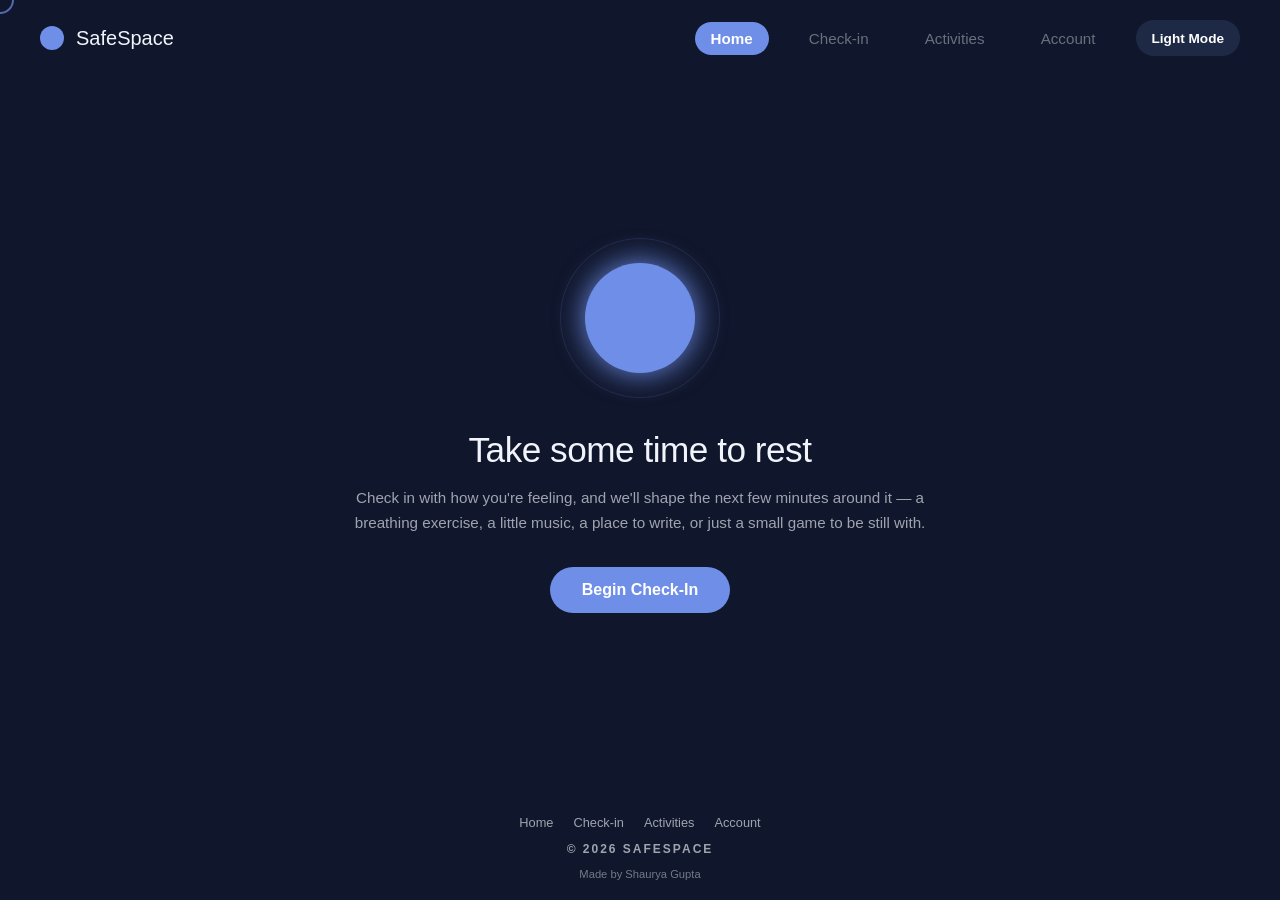
==== index.html @ 17ebc6e0 "Supabase fix, colors, positive affirmations, log in/out" ====
<!DOCTYPE html>
<html lang="en">
<head>
  <meta charset="UTF-8">
  <meta name="viewport" content="width=device-width, initial-scale=1.0">
  <title>SafeSpace — Home</title>
  <meta name="description" content="SafeSpace is a calm check-in space to pause, breathe, journal, and reset — a few quiet minutes shaped around how you're feeling.">

  <!-- Open Graph / Twitter Card: controls the title, description, and
       image shown when this page is shared as a link (iMessage, Slack,
       Discord, X, etc.). og:image points at a generated preview image
       (images/og-image.png) rather than a screenshot. -->
  <meta property="og:type" content="website">
  <meta property="og:site_name" content="SafeSpace">
  <meta property="og:title" content="SafeSpace — Take some time to rest">
  <meta property="og:description" content="A calm check-in space to pause, breathe, journal, and reset — a few quiet minutes shaped around how you're feeling.">
  <meta property="og:image" content="images/og-image.png">
  <meta name="twitter:card" content="summary_large_image">
  <meta name="twitter:title" content="SafeSpace — Take some time to rest">
  <meta name="twitter:description" content="A calm check-in space to pause, breathe, journal, and reset.">
  <meta name="twitter:image" content="images/og-image.png">

  <!-- Favicon: SVG for modern browsers, PNG fallbacks for older ones
       and for the iOS home-screen icon (apple-touch-icon). -->
  <link rel="icon" type="image/svg+xml" href="images/favicon.svg">
  <link rel="icon" type="image/png" sizes="32x32" href="images/favicon-32.png">
  <link rel="icon" type="image/png" sizes="16x16" href="images/favicon-16.png">
  <link rel="apple-touch-icon" href="images/apple-touch-icon.png">
  <link rel="stylesheet" href="style.css">
</head>
<body>

  <!-- This tiny script must stay inline (not moved into script.js) and
       must stay first in <body>: it runs synchronously before the
       browser paints anything, so a returning visitor in light mode
       never sees a flash of the default dark theme while script.js
       (which is `defer`red, and so runs later) catches up. -->
  <script>
    (function() {
      try {
        if (localStorage.getItem('safespace_theme') === 'light') {
          document.body.classList.add('light-theme');
        }
      } catch (e) {}
    })();
  </script>

  <!-- Custom Cursor Element (see script.js section 1 + style.css) -->
  <div class="custom-cursor"></div>

  <!-- Navigation Bar: shared markup/structure repeated on every page.
       #navToggleBtn is the mobile hamburger (hidden on desktop, see
       style.css); the three <span>s are its animated bars. -->
  <header class="navbar">
    <a href="index.html" class="logo" aria-label="SafeSpace home">
      <span class="logo-icon"></span>
      <span class="logo-text">SafeSpace</span>
    </a>
    <button id="navToggleBtn" class="nav-toggle" aria-label="Toggle navigation menu" aria-expanded="false">
      <span></span>
      <span></span>
      <span></span>
    </button>
    <nav class="nav-links">
      <a href="index.html" class="nav-item active">Home</a>
      <a href="check-in.html" class="nav-item">Check-in</a>
      <a href="activities.html" class="nav-item">Activities</a>
      <a href="account.html" class="nav-item">Account</a>
      <button id="themeToggleBtn" class="nav-btn" aria-label="Toggle theme">Light Mode</button>
    </nav>
  </header>

  <!-- Main Hero Section -->
  <main class="hero-container">
    <div class="circle-graphic">
      <div class="inner-circle"></div>
    </div>

    <h1 class="hero-title">Take some time to rest</h1>
    
    <p class="hero-description">
      Check in with how you're feeling, and we'll shape the next few minutes around it — a breathing exercise, a little music, a place to write, or just a small game to be still with.
    </p>

    <button id="checkInBtn" class="primary-btn">Begin Check-In</button>
  </main>

  <!-- Footer -->
  <footer class="footer">
    <nav class="footer-links">
      <a href="index.html">Home</a>
      <a href="check-in.html">Check-in</a>
      <a href="activities.html">Activities</a>
      <a href="account.html">Account</a>
    </nav>
    <p class="footer-copy">&copy; <span id="footerYear">2026</span> SAFESPACE</p>
    <p class="footer-credit">Made by Shaurya Gupta</p>
  </footer>

  <!-- `defer` lets the browser paint the page immediately instead of
       blocking on this download; it still runs (in order, before
       DOMContentLoaded) once parsing finishes. -->
  <script src="script.js" defer></script>
</body>
</html>
---- style.css ----
/* ==========================================================
   SafeSpace — design tokens
   A softer, low-saturation blue/indigo palette (chosen for a
   calmer, easier-on-the-eyes feel than the original saturated
   navy + hot pink/maroon scheme).
   Light: 60% #f7f8fc · 30% #e4e9f5 · 10% #4a67c4
   Dark:  60% #10162b · 30% #1e2a45 · 10% #6e8ee8

   Every color in this file is one of the CSS variables below (never a
   hardcoded hex, aside from a few one-off overlays like button shadows).
   That's what lets the whole site swap between dark/light instantly —
   see script.js section 2 for how `.light-theme` gets toggled.
   ========================================================== */

:root {
  /* Default Dark Mode */
  --bg-color: #10162b;      /* 60% Dominant */
  --surface-color: #1e2a45; /* 30% Secondary */
  --accent-color: #6e8ee8;  /* 10% Accent */
  --text-main: #f1f4fa;
  --text-muted: rgba(241, 244, 250, 0.64);
  --nav-inactive: rgba(241, 244, 250, 0.4);
  --success-color: #8fe3ab;
  --error-color: #ffb3b3;
}

body.light-theme {
  /* Light Mode — overrides the same variable names above */
  --bg-color: #f7f8fc;      /* 60% Dominant */
  --surface-color: #e4e9f5; /* 30% Secondary */
  --accent-color: #4a67c4;  /* 10% Accent */
  --text-main: #1e2333;
  --text-muted: rgba(30, 35, 51, 0.64);
  --nav-inactive: #6b7a99;
  --success-color: #1f8a4c;
  --error-color: #c62f2f;
}

/* Global reset: strip default browser margins/padding and use the
   border-box model everywhere, so `width` + `padding` never surprise us. */
* {
  margin: 0;
  padding: 0;
  box-sizing: border-box;
  font-family: -apple-system, BlinkMacSystemFont, "Segoe UI", Roboto, Helvetica, Arial, sans-serif;
}

/* Some elements set their own `display` (flex/grid) via a class, which as
   author CSS otherwise overrides the browser's default `[hidden]` rule. */
[hidden] {
  display: none !important;
}

html {
  /* Belt-and-suspenders against any child element accidentally causing a
     horizontal scrollbar (nothing on the page should intentionally need
     one). */
  overflow-x: hidden;
  width: 100%;
}

body {
  background-color: var(--bg-color);
  color: var(--text-main);
  min-height: 100vh;
  width: 100%;
  /* Every page is one big vertical flex column: navbar at top, footer at
     bottom, main content pushed to fill the space between via
     `justify-content: space-between`. */
  display: flex;
  flex-direction: column;
  justify-content: space-between;
  align-items: center;
  padding: 20px 40px;
  overflow-x: hidden;
  transition: background-color 0.3s ease, color 0.3s ease;
  cursor: none; /* Hides standard OS cursor */
}

a, button {
  cursor: none; /* Keeps custom cursor active on interactive elements */
}

/* Touch devices have no mouse to drive the custom cursor, so it would
   otherwise sit frozen in the top-left corner. Fall back to the native
   pointer there. */
@media (hover: none) {
  body,
  a,
  button {
    cursor: auto;
  }

  .custom-cursor {
    display: none;
  }
}

/* Custom Cursor Styling — this div is repositioned to follow the real
   mouse in script.js section 1 (a `mousemove` listener updates its
   `left`/`top`), which is why the OS cursor is hidden above. */
.custom-cursor {
  width: 28px;
  height: 28px;
  border: 2px solid var(--accent-color);
  border-radius: 50%;
  position: fixed;
  top: 0;
  left: 0;
  pointer-events: none;
  z-index: 9999;
  opacity: 0.7;
  transform: translate(-50%, -50%);
  transition: transform 0.08s ease-out, background-color 0.3s ease, border-color 0.3s ease;
}

/* ==========================================================
   Navbar
   ========================================================== */

.navbar {
  width: 100%;
  display: flex;
  justify-content: space-between;
  align-items: center;
  position: relative; /* anchors the mobile dropdown nav-links below */
}

.logo {
  display: flex;
  align-items: center;
  gap: 12px;
  font-size: 1.25rem;
  font-weight: 500;
  margin-right: auto;
  text-decoration: none;
  color: var(--text-main);
  border-radius: 12px;
  transition: opacity 0.2s ease;
}

.logo:hover {
  opacity: 0.85;
}

.logo-icon {
  width: 24px;
  height: 24px;
  background-color: var(--accent-color);
  border-radius: 50%;
  display: inline-block;
  transition: background-color 0.3s ease;
}

.nav-links {
  display: flex;
  align-items: center;
  gap: 24px;
}

.nav-item {
  color: var(--nav-inactive);
  text-decoration: none;
  font-size: 0.95rem;
  padding: 8px 16px;
  border-radius: 20px;
  transition: all 0.2s ease;
}

.nav-item.active {
  background-color: var(--accent-color);
  color: #ffffff;
  font-weight: 600;
}

.nav-item:hover:not(.active) {
  color: var(--text-main);
}

.nav-btn {
  padding: 0 16px;
  height: 36px;
  background-color: var(--surface-color);
  color: #ffffff;
  border: none;
  border-radius: 20px;
  font-size: 0.85rem;
  font-weight: 600;
  transition: background-color 0.3s ease;
}

.nav-btn:hover {
  opacity: 0.9;
}

/* Mobile Nav Toggle (hamburger) — hidden by default, shown only under
   the 700px breakpoint near the bottom of this file. The three <span>
   bars animate into an "X" via the `.open` class (toggled in script.js
   section 1c). */
.nav-toggle {
  display: none;
  flex-direction: column;
  justify-content: center;
  align-items: center;
  gap: 5px;
  width: 40px;
  height: 40px;
  background: transparent;
  border: none;
  border-radius: 10px;
  flex-shrink: 0;
}

.nav-toggle span {
  display: block;
  width: 22px;
  height: 2px;
  background-color: var(--text-main);
  border-radius: 2px;
  transition: transform 0.25s ease, opacity 0.2s ease;
}

.nav-toggle.open span:nth-child(1) {
  transform: translateY(7px) rotate(45deg);
}

.nav-toggle.open span:nth-child(2) {
  opacity: 0;
}

.nav-toggle.open span:nth-child(3) {
  transform: translateY(-7px) rotate(-45deg);
}

/* ==========================================================
   Shared Hero/Page Layout
   Every page's <main> uses .hero-container (or a page-specific
   variant that extends it, like .check-in-container) to center its
   content in a single narrow column.
   ========================================================== */

.hero-container {
  display: flex;
  flex-direction: column;
  align-items: center;
  text-align: center;
  max-width: 580px;
  margin: auto 0;
}

/* The pulsing accent circle on the homepage. */
.circle-graphic {
  width: 160px;
  height: 160px;
  border-radius: 50%;
  border: 1px solid var(--surface-color);
  display: flex;
  justify-content: center;
  align-items: center;
  margin-bottom: 32px;
}

.inner-circle {
  width: 110px;
  height: 110px;
  background-color: var(--accent-color);
  border-radius: 50%;
  box-shadow: 0 0 30px var(--accent-color);
  transition: background-color 0.3s ease, box-shadow 0.3s ease;
}

.hero-title {
  font-size: 2.2rem;
  font-weight: 400;
  margin-bottom: 16px;
  letter-spacing: -0.5px;
}

.hero-description {
  font-size: 0.95rem;
  line-height: 1.6;
  color: var(--text-muted);
  margin-bottom: 32px;
}

/* ==========================================================
   Buttons
   ========================================================== */

.primary-btn {
  background-color: var(--accent-color);
  color: #ffffff;
  font-size: 1rem;
  font-weight: 600;
  padding: 14px 32px;
  border: none;
  border-radius: 28px;
  transition: transform 0.2s ease, opacity 0.2s ease, background-color 0.3s ease;
}

/* .primary-btn is normally a <button>, but a few places (like the 404
   page's "Back to Home") reuse it on an <a> instead — anchors default
   to `display: inline` and no underline-removal, so this fixes both. */
a.primary-btn {
  display: inline-block;
  text-decoration: none;
}

.secondary-btn {
  background-color: rgba(20, 86, 219, 0.832);
  color: #ffffff;
  font-size: 0.95rem;
  padding: 12px 18px;
  width: 220px;
  max-width: 100%;
  border: 1px solid rgba(18, 71, 245, 0.47);
  text-align: center;
  border-radius: 24px;
  text-decoration: none;
  display: inline-block;
}

.secondary-btn:hover {
  background-color: rgba(18, 71, 245, 0.7);
}

.primary-btn:hover {
  opacity: 0.9;
  transform: translateY(-1px);
}

/* ==========================================================
   Footer
   ========================================================== */

.footer {
  display: flex;
  flex-direction: column;
  align-items: center;
  gap: 12px;
  margin-top: 20px;
}

.footer-links {
  display: flex;
  flex-wrap: wrap;
  justify-content: center;
  gap: 20px;
}

.footer-links a {
  color: var(--text-muted);
  text-decoration: none;
  font-size: 0.8rem;
  transition: color 0.2s ease;
}

.footer-links a:hover {
  color: var(--text-main);
}

/* "© <year> SAFESPACE" - the year itself is filled in by script.js
   section 1b so it never goes stale. */
.footer-copy {
  font-size: 0.75rem;
  letter-spacing: 2px;
  color: var(--text-muted);
  font-weight: 700;
}

.footer-credit {
  font-size: 0.7rem;
  color: var(--text-muted);
  opacity: 0.7;
}

/* ==========================================================
   Check-In Page Styles
   ========================================================== */

.check-in-container {
  max-width: 680px;
}

.emotion-grid {
  display: grid;
  grid-template-columns: repeat(4, 1fr);
  gap: 16px;
  width: 100%;
  margin: 32px 0 40px;
}

@media (max-width: 600px) {
  .emotion-grid {
    grid-template-columns: repeat(2, 1fr);
  }
}

.emotion-card {
  background-color: var(--surface-color);
  border: 2px solid transparent;
  border-radius: 20px;
  padding: 24px 16px;
  display: flex;
  flex-direction: column;
  align-items: center;
  gap: 16px;
  color: var(--text-main);
  font-size: 0.95rem;
  font-weight: 500;
  transition: transform 0.2s ease, border-color 0.2s ease, background-color 0.3s ease;
}

.emotion-card:hover {
  transform: translateY(-3px);
  border-color: var(--accent-color);
}

/* Applied by script.js section 4 when a card is clicked. */
.emotion-card.selected {
  border-color: var(--accent-color);
  background-color: rgba(255, 255, 255, 0.08);
  box-shadow: 0 0 20px rgba(0, 0, 0, 0.15);
}

.emotion-card img,
.emotion-icon {
  width: 40px;
  height: 40px;
  max-width: 100%;
  object-fit: contain;
  background-color: transparent;
  opacity: 0.85;
  transition: opacity 0.2s ease, transform 0.2s ease;
}

.emotion-card:hover .emotion-icon,
.emotion-card:hover img,
.emotion-card.selected .emotion-icon,
.emotion-card.selected img {
  opacity: 1;
  transform: scale(1.1);
}

/* The check-in "Continue" button starts disabled until a mood is
   picked (see script.js section 4). */
.primary-btn:disabled {
  opacity: 0.4;
  cursor: not-allowed;
  transform: none;
}

.skip-btn {
  background: transparent;
  border: none;
  color: var(--text-muted);
  font-size: 0.85rem;
  margin-top: 14px;
  text-decoration: underline;
  transition: color 0.2s ease, opacity 0.2s ease;
}

.skip-btn:hover {
  color: var(--text-main);
  opacity: 0.9;
}

/* ==========================================================
   Activities Page Styles
   ========================================================== */

.activities-container {
  max-width: 900px;
  width: 100%;
  margin: 40px auto;
}

.activity-header {
  margin-bottom: 32px;
  text-align: center;
}

.activities-grid {
  display: flex;
  flex-direction: column;
  gap: 32px;
  width: 100%;
}

.activity-card {
  background-color: var(--surface-color);
  border-radius: 24px;
  padding: 32px;
  text-align: center;
  display: flex;
  flex-direction: column;
  align-items: center;
  gap: 16px;
  border: 2px solid transparent;
  transition: border-color 0.3s ease, transform 0.3s ease;
}

/* Highlights the activity card recommended for the mood picked during
   check-in (see script.js section 5). */
.activity-card.recommended {
  border-color: var(--accent-color);
  box-shadow: 0 0 24px rgba(77, 77, 255, 0.2);
}

.activity-card h2 {
  font-size: 1.5rem;
  font-weight: 500;
}

.activity-desc {
  font-size: 0.9rem;
  color: var(--text-muted);
  max-width: 480px;
}

/* Box Breathing Widget — the circle's grow/shrink animation comes from
   the `.inhale` / `.exhale` classes toggled in script.js section 6. */
.breathing-widget {
  display: flex;
  flex-direction: column;
  align-items: center;
  gap: 20px;
  margin-top: 12px;
}

.breathing-circle-outer {
  width: 140px;
  height: 140px;
  border-radius: 50%;
  border: 1px dashed var(--accent-color);
  display: flex;
  align-items: center;
  justify-content: center;
}

.breathing-circle-inner {
  width: 50px;
  height: 50px;
  border-radius: 50%;
  background-color: var(--accent-color);
  transition: transform 4s linear, opacity 0.3s ease;
  transform: scale(1);
}

.breathing-circle-inner.inhale {
  transform: scale(2.4);
}

.breathing-circle-inner.exhale {
  transform: scale(1);
}

.breath-text {
  font-size: 1.1rem;
  font-weight: 500;
  min-height: 28px;
}

/* Journaling Section — NOTE: this styled an older free-text auto-save
   textarea (#journalInput) that has since been replaced by the
   Supabase-backed Reflective Journal form (.demo-entry-form below).
   No HTML on the site currently uses these two rules; left in place
   in case that simpler local-only journaling mode comes back. */
#journalInput {
  width: 100%;
  min-height: 140px;
  background-color: var(--bg-color);
  color: var(--text-main);
  border: 1px solid var(--accent-color);
  border-radius: 16px;
  padding: 16px;
  font-size: 0.95rem;
  line-height: 1.5;
  resize: vertical;
  outline: none;
}

#journalInput:focus {
  border-width: 2px;
}

.saved-status {
  font-size: 0.75rem;
  color: var(--text-muted);
  align-self: flex-end;
}

/* Affirmations Section */
.affirmation-box {
  background-color: var(--bg-color);
  padding: 24px;
  border-radius: 16px;
  width: 100%;
  max-width: 540px;
  font-style: italic;
  font-size: 1.05rem;
  line-height: 1.5;
}

/* Reflective Journal form (activities.html) — also reused for the
   login/signup form on account.html and the password-reset form. */
.demo-entry-form {
  width: 100%;
  max-width: 540px;
  display: flex;
  flex-direction: column;
  gap: 16px;
  text-align: left;
}

.demo-entry-form .secondary-btn {
  align-self: center;
  margin: 0 auto 0 auto;
}

.demo-entry-form label {
  display: flex;
  flex-direction: column;
  gap: 8px;
  color: var(--text-main);
  font-size: 0.9rem;
}

.demo-entry-form input,
.demo-entry-form select,
.demo-entry-form textarea {
  background-color: var(--bg-color);
  color: var(--text-main);
  border: 1px solid var(--accent-color);
  border-radius: 12px;
  padding: 12px 14px;
  font: inherit;
}

.demo-entry-form textarea {
  min-height: 100px;
  resize: vertical;
}

/* Shared status-message line under forms (journal save, login/signup,
   password reset). Plain/muted by default; script.js's `setStatus()`
   helper adds .status-success or .status-error as needed. */
.demo-status {
  min-height: 20px;
  font-size: 0.8rem;
  color: var(--text-muted);
}

.demo-status.status-success {
  color: var(--success-color);
}

.demo-status.status-error {
  color: var(--error-color);
}

/* Spotify Container — sized to match the embed's fixed 352px height so
   nothing jumps when the skeleton (below) is swapped out for the
   real iframe. */
.spotify-container {
  position: relative;
  width: 100%;
  max-width: 540px;
  min-height: 352px;
}

.spotify-container iframe {
  position: relative;
  z-index: 1;
}

/* p5.js Game Container */
.game-container {
  position: relative;
  width: 100%;
  min-height: 300px;
  background-color: var(--bg-color);
  border-radius: 16px;
  display: flex;
  justify-content: center;
  align-items: center;
  overflow: hidden;
}

/* Responsive p5 Canvas Styling — the canvas itself is a fixed 1000x1000
   pixels (see script.js section 9), scaled down to fit its container. */
.game-container canvas {
  width: 100% !important;
  height: auto !important;
  max-width: 600px;
  border-radius: 12px;
  display: block;
}

/* Skeleton loaders (Spotify + game canvas) — a soft pulse rather than a
   sweeping shimmer, to stay consistent with a calm, low-stimulation feel.
   Removed from the DOM by script.js once the real content is ready. */
.skeleton {
  border-radius: 16px;
  background-color: var(--surface-color);
  background-image: linear-gradient(
    90deg,
    transparent 0%,
    rgba(255, 255, 255, 0.08) 50%,
    transparent 100%
  );
  background-repeat: no-repeat;
  background-size: 200% 100%;
  animation: skeleton-pulse 2.2s ease-in-out infinite;
}

.skeleton-spotify {
  position: absolute;
  inset: 0;
  z-index: 2; /* sits above the iframe underneath it */
}

.skeleton-game {
  position: absolute;
  inset: 0;
}

@keyframes skeleton-pulse {
  0% {
    background-position: -150% 0;
    opacity: 0.7;
  }
  50% {
    opacity: 1;
  }
  100% {
    background-position: 150% 0;
    opacity: 0.7;
  }
}

/* Respect users who've asked their OS for less motion. */
@media (prefers-reduced-motion: reduce) {
  .skeleton {
    animation: none;
    opacity: 0.85;
  }
}

/* ==========================================================
   Journal History Page
   ========================================================== */

.journal-history-page {
  width: 100%;
  max-width: 920px;
  margin: 32px auto;
}

.journal-history-header {
  margin-bottom: 28px;
  text-align: center;
}

.journal-history-panel {
  width: 100%;
  background-color: var(--surface-color);
  border-radius: 28px;
  padding: 28px;
}

.journal-history-list {
  display: grid;
  gap: 22px;
}

.empty-state {
  color: var(--text-muted);
  font-size: 0.9rem;
  text-align: center;
}

.journal-history-item {
  background-color: var(--bg-color);
  border: 1px solid rgba(255, 255, 255, 0.08);
  border-radius: 20px;
  padding: 22px;
  text-align: left;
}

.journal-history-item-header {
  display: flex;
  justify-content: space-between;
  align-items: center;
  gap: 16px;
  margin-bottom: 16px;
}

.journal-history-date {
  color: var(--text-muted);
  font-size: 0.9rem;
  font-weight: 600;
}

.mood-sticker {
  min-width: 48px;
  min-height: 48px;
  display: flex;
  align-items: center;
  justify-content: center;
}

.mood-sticker img {
  width: 38px;
  height: 38px;
  object-fit: contain;
  border-radius: 12px;
  border: 1px solid rgba(255, 255, 255, 0.12);
}

.journal-history-title {
  font-size: 1.2rem;
  margin-bottom: 12px;
}

.journal-history-content {
  line-height: 1.75;
  color: var(--text-main);
  white-space: pre-wrap;
}

#returnActivitiesBtn {
  margin-top: 24px;
  width: 100%;
  max-width: 320px;
}

/* ==========================================================
   Account & Auth Gate Styles
   Shared by account.html (login/signup), the Reflective Journal card's
   login prompt, and the journal history page's login prompt. An
   "auth gate" is just a short message + a link to account.html shown
   in place of content that requires being logged in.
   ========================================================== */

.account-container {
  max-width: 480px;
}

.account-panel {
  display: flex;
  flex-direction: column;
  align-items: center;
  width: 100%;
}

.account-form {
  width: 100%;
}

.account-actions {
  display: flex;
  flex-direction: column;
  align-items: center;
  gap: 16px;
  width: 100%;
}

.auth-gate {
  display: flex;
  flex-direction: column;
  align-items: center;
  gap: 16px;
}

/* ==========================================================
   404 Page Styles
   ========================================================== */

.error-container {
  max-width: 480px;
}

.error-code {
  font-size: 5rem;
  font-weight: 600;
  color: var(--accent-color);
  line-height: 1;
  margin-bottom: 8px;
}

/* ==========================================================
   Mobile Optimization
   ========================================================== */

@media (max-width: 700px) {
  .nav-toggle {
    display: flex;
  }

  /* Collapses the inline nav-links into a dropdown card anchored under
     the navbar; `.open` (toggled in script.js section 1c) expands it. */
  .nav-links {
    position: absolute;
    top: calc(100% + 12px);
    left: 0;
    right: 0;
    flex-direction: column;
    align-items: stretch;
    gap: 8px;
    background-color: var(--surface-color);
    border-radius: 16px;
    padding: 16px;
    box-shadow: 0 12px 30px rgba(0, 0, 0, 0.25);
    max-height: 0;
    opacity: 0;
    overflow: hidden;
    pointer-events: none;
    transition: max-height 0.3s ease, opacity 0.2s ease, padding 0.3s ease;
    z-index: 20;
  }

  .nav-links.open {
    max-height: 320px;
    opacity: 1;
    padding: 16px;
    pointer-events: auto;
  }

  .nav-item,
  .nav-btn {
    width: 100%;
    text-align: center;
  }
}

@media (max-width: 600px) {
  body {
    padding: 16px 20px;
  }

  .hero-title {
    font-size: 1.75rem;
  }

  .hero-description {
    font-size: 0.9rem;
  }

  .activity-card {
    padding: 24px 18px;
  }

  .journal-history-panel {
    padding: 20px;
  }

  .error-code {
    font-size: 3.5rem;
  }
}
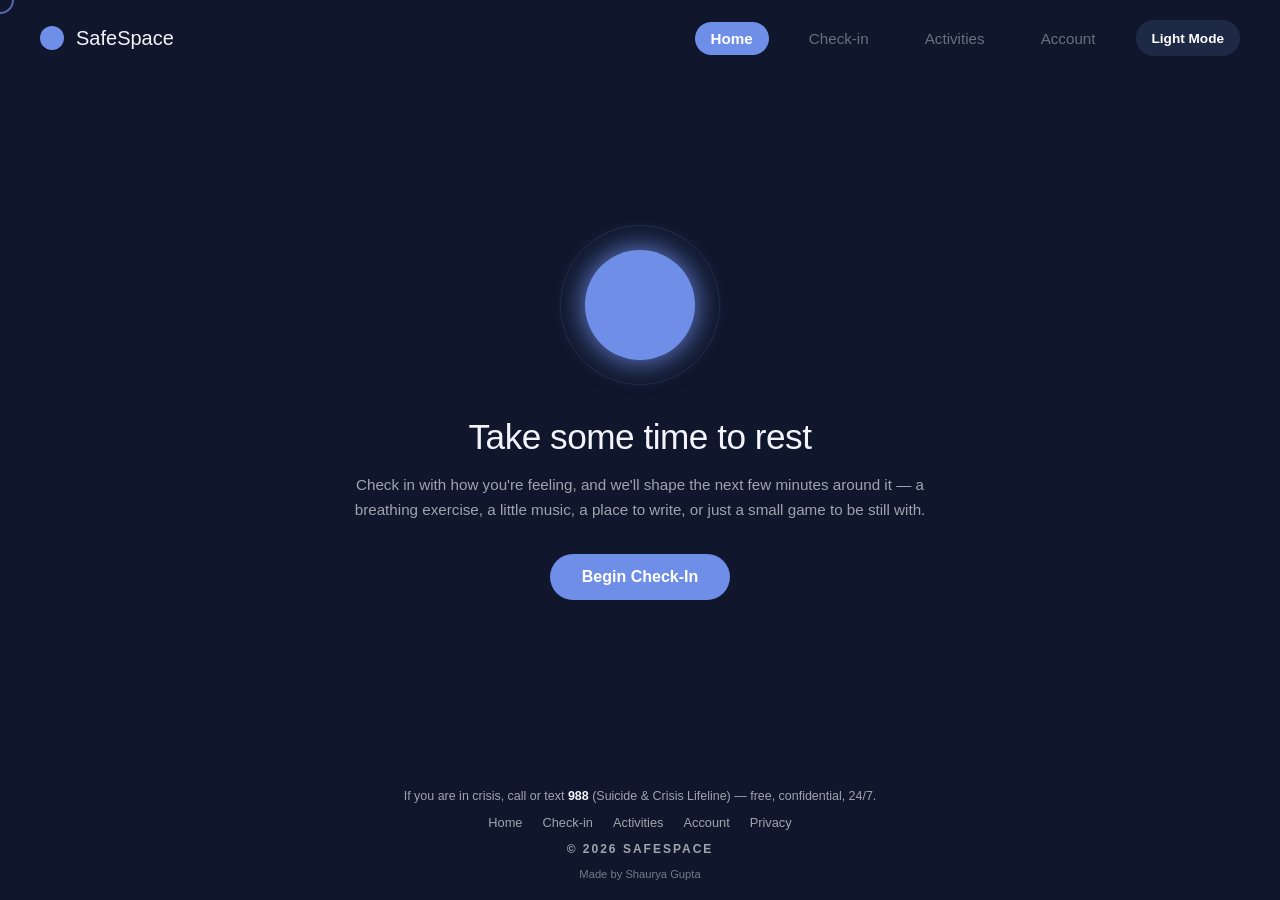
==== commit 65eb6f0d: "privacy policy, psd202.org fix, text crissis hotline, proper name/icon, mood breakdown in journal hi" ====
--- a/index.html
+++ b/index.html
@@ -26,6 +26,8 @@
   <link rel="icon" type="image/png" sizes="32x32" href="images/favicon-32.png">
   <link rel="icon" type="image/png" sizes="16x16" href="images/favicon-16.png">
   <link rel="apple-touch-icon" href="images/apple-touch-icon.png">
+  <link rel="manifest" href="site.webmanifest">
+  <meta name="theme-color" content="#10162b">
   <link rel="stylesheet" href="style.css">
 </head>
 <body>
@@ -87,11 +89,13 @@
 
   <!-- Footer -->
   <footer class="footer">
+    <p class="footer-crisis">If you are in crisis, call or text <strong>988</strong> (Suicide &amp; Crisis Lifeline) &mdash; free, confidential, 24/7.</p>
     <nav class="footer-links">
       <a href="index.html">Home</a>
       <a href="check-in.html">Check-in</a>
       <a href="activities.html">Activities</a>
       <a href="account.html">Account</a>
+      <a href="privacy.html">Privacy</a>
     </nav>
     <p class="footer-copy">&copy; <span id="footerYear">2026</span> SAFESPACE</p>
     <p class="footer-credit">Made by Shaurya Gupta</p>
--- a/style.css
+++ b/style.css
@@ -374,6 +374,17 @@
   opacity: 0.7;
 }
 
+.footer-crisis {
+  font-size: 0.78rem;
+  color: var(--text-muted);
+  text-align: center;
+  max-width: 480px;
+}
+
+.footer-crisis strong {
+  color: var(--text-main);
+}
+
 /* ==========================================================
    Check-In Page Styles
    ========================================================== */
@@ -480,6 +491,22 @@
   text-align: center;
 }
 
+.crisis-note {
+  margin-top: 16px;
+  padding: 12px 20px;
+  background-color: var(--surface-color);
+  border-radius: 14px;
+  font-size: 0.85rem;
+  color: var(--text-muted);
+  max-width: 480px;
+  margin-left: auto;
+  margin-right: auto;
+}
+
+.crisis-note strong {
+  color: var(--text-main);
+}
+
 .activities-grid {
   display: flex;
   flex-direction: column;
@@ -505,6 +532,24 @@
 .activity-card.recommended {
   border-color: var(--accent-color);
   box-shadow: 0 0 24px rgba(77, 77, 255, 0.2);
+}
+
+/* Hidden by default; script.js only ever adds `.recommended` to the
+   one card it picked (see script.js section 5), and this rule reveals
+   that card's badge to match. */
+.recommended-badge {
+  display: none;
+  align-self: flex-start;
+  background-color: var(--accent-color);
+  color: #ffffff;
+  font-size: 0.8rem;
+  font-weight: 600;
+  padding: 4px 14px;
+  border-radius: 12px;
+}
+
+.activity-card.recommended .recommended-badge {
+  display: inline-block;
 }
 
 .activity-card h2 {
@@ -559,6 +604,38 @@
   font-size: 1.1rem;
   font-weight: 500;
   min-height: 28px;
+}
+
+/* Mindful Movement Widget — logic in script.js section 7 */
+.movement-widget {
+  display: flex;
+  flex-direction: column;
+  align-items: center;
+  gap: 16px;
+  margin-top: 12px;
+}
+
+.movement-prompt {
+  font-size: 1.05rem;
+  font-weight: 500;
+  max-width: 420px;
+  line-height: 1.5;
+  min-height: 52px;
+}
+
+/* Holds one of the small stick-figure SVGs injected by script.js
+   section 7. `color` drives the SVGs' stroke/fill since they're drawn
+   with currentColor, so they automatically match the accent color in
+   both themes. Empty (0 height) until a movement is picked. */
+.movement-icon {
+  width: 84px;
+  color: var(--accent-color);
+}
+
+.movement-icon svg {
+  display: block;
+  width: 100%;
+  height: auto;
 }
 
 /* Journaling Section — NOTE: this styled an older free-text auto-save
@@ -695,6 +772,10 @@
   max-width: 600px;
   border-radius: 12px;
   display: block;
+  /* Stops touch drags/holds on the canvas from scrolling or zooming the
+     page, so tap-and-hold-to-push (script.js section 9) works cleanly
+     on mobile. */
+  touch-action: none;
 }
 
 /* Skeleton loaders (Spotify + game canvas) — a soft pulse rather than a
@@ -829,6 +910,105 @@
   white-space: pre-wrap;
 }
 
+.journal-history-actions {
+  display: flex;
+  gap: 16px;
+  margin-top: 12px;
+}
+
+.journal-history-actions .skip-btn {
+  margin-top: 0;
+}
+
+/* Edit form, swapped in for .journal-view when "Edit" is clicked. */
+.journal-edit-form {
+  display: flex;
+  flex-direction: column;
+  gap: 12px;
+}
+
+.journal-edit-form input,
+.journal-edit-form select,
+.journal-edit-form textarea {
+  background-color: var(--bg-color);
+  color: var(--text-main);
+  border: 1px solid var(--accent-color);
+  border-radius: 12px;
+  padding: 10px 12px;
+  font: inherit;
+  width: 100%;
+}
+
+.journal-edit-form textarea {
+  resize: vertical;
+  min-height: 80px;
+}
+
+.journal-edit-actions {
+  display: flex;
+  align-items: center;
+  gap: 16px;
+}
+
+.journal-edit-actions .skip-btn {
+  margin-top: 0;
+}
+
+/* Mood breakdown (journal-history.html) — a small "count per mood"
+   summary. Identity is carried entirely by the mood icon (the same
+   ones used on the check-in page and next to each entry above), never
+   by bar color, so every bar is just the site's accent color at a
+   different length — no separate categorical palette needed. */
+.mood-breakdown {
+  display: flex;
+  flex-direction: column;
+  gap: 10px;
+  margin-bottom: 24px;
+  padding: 20px;
+  background-color: var(--bg-color);
+  border-radius: 20px;
+}
+
+.mood-breakdown-row {
+  display: grid;
+  grid-template-columns: 22px 70px 1fr 20px;
+  align-items: center;
+  gap: 12px;
+}
+
+.mood-breakdown-icon {
+  width: 22px;
+  height: 22px;
+  object-fit: contain;
+}
+
+.mood-breakdown-label {
+  font-size: 0.85rem;
+  color: var(--text-muted);
+  text-align: left;
+}
+
+.mood-breakdown-track {
+  height: 10px;
+  background-color: var(--surface-color);
+  border-radius: 6px;
+  overflow: hidden;
+}
+
+.mood-breakdown-fill {
+  height: 100%;
+  min-width: 4px;
+  background-color: var(--accent-color);
+  border-radius: 6px;
+  transition: width 0.3s ease;
+}
+
+.mood-breakdown-count {
+  font-size: 0.85rem;
+  font-weight: 600;
+  text-align: right;
+}
+
 #returnActivitiesBtn {
   margin-top: 24px;
   width: 100%;
@@ -879,6 +1059,42 @@
 
 .error-container {
   max-width: 480px;
+}
+
+/* ==========================================================
+   Privacy Policy Page
+   ========================================================== */
+
+.policy-page {
+  max-width: 680px;
+  gap: 4px;
+}
+
+.policy-section {
+  width: 100%;
+  text-align: left;
+  margin-top: 28px;
+}
+
+.policy-section h2 {
+  font-size: 1.15rem;
+  font-weight: 600;
+  margin-bottom: 10px;
+}
+
+.policy-section p {
+  font-size: 0.92rem;
+  line-height: 1.65;
+  color: var(--text-muted);
+  margin-bottom: 12px;
+}
+
+.policy-section a {
+  color: var(--accent-color);
+}
+
+.policy-page > .primary-btn {
+  margin-top: 32px;
 }
 
 .error-code {
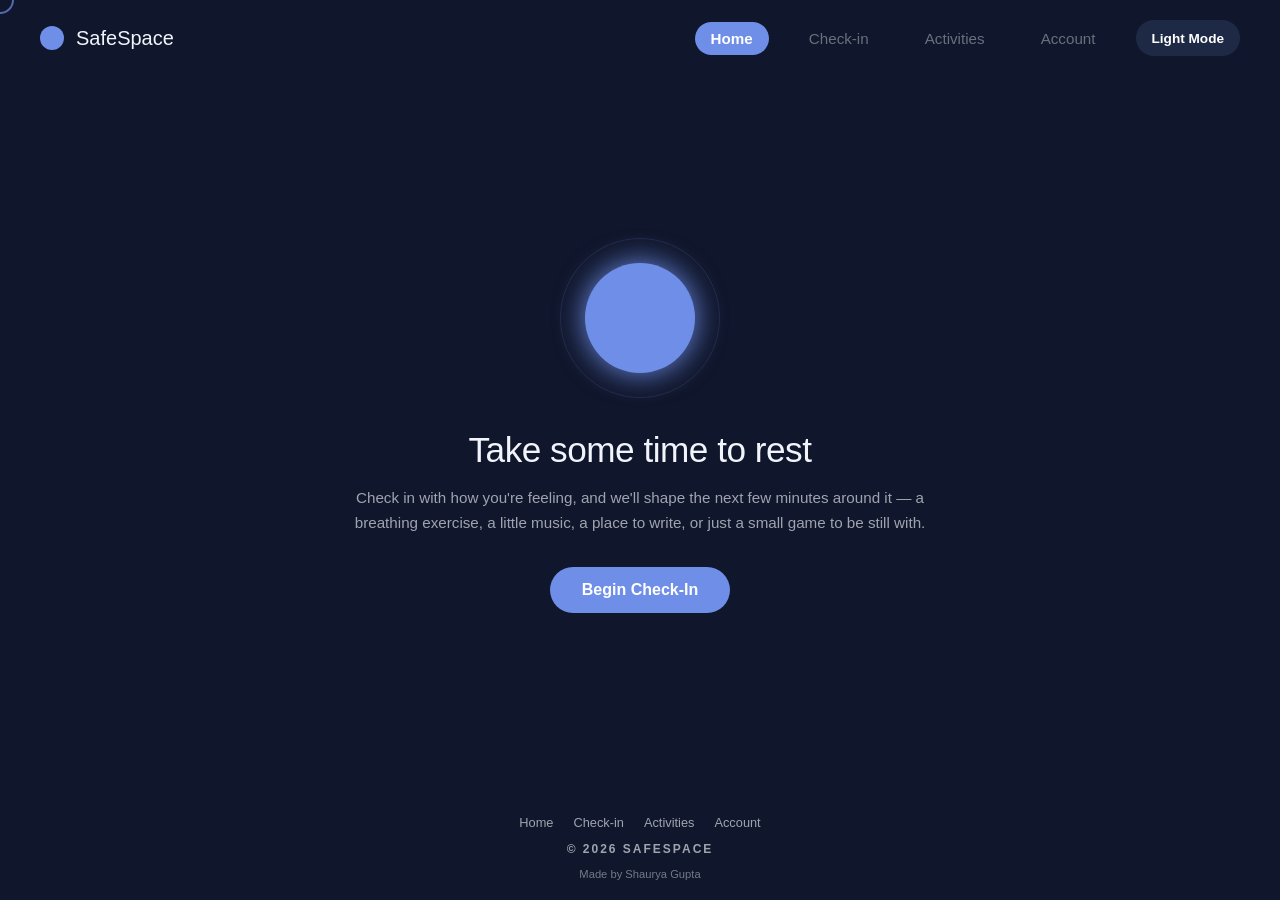
==== commit 3c7b572f: "remove prev" ====
--- a/index.html
+++ b/index.html
@@ -26,8 +26,6 @@
   <link rel="icon" type="image/png" sizes="32x32" href="images/favicon-32.png">
   <link rel="icon" type="image/png" sizes="16x16" href="images/favicon-16.png">
   <link rel="apple-touch-icon" href="images/apple-touch-icon.png">
-  <link rel="manifest" href="site.webmanifest">
-  <meta name="theme-color" content="#10162b">
   <link rel="stylesheet" href="style.css">
 </head>
 <body>
@@ -89,13 +87,11 @@
 
   <!-- Footer -->
   <footer class="footer">
-    <p class="footer-crisis">If you are in crisis, call or text <strong>988</strong> (Suicide &amp; Crisis Lifeline) &mdash; free, confidential, 24/7.</p>
     <nav class="footer-links">
       <a href="index.html">Home</a>
       <a href="check-in.html">Check-in</a>
       <a href="activities.html">Activities</a>
       <a href="account.html">Account</a>
-      <a href="privacy.html">Privacy</a>
     </nav>
     <p class="footer-copy">&copy; <span id="footerYear">2026</span> SAFESPACE</p>
     <p class="footer-credit">Made by Shaurya Gupta</p>
--- a/style.css
+++ b/style.css
@@ -374,17 +374,6 @@
   opacity: 0.7;
 }
 
-.footer-crisis {
-  font-size: 0.78rem;
-  color: var(--text-muted);
-  text-align: center;
-  max-width: 480px;
-}
-
-.footer-crisis strong {
-  color: var(--text-main);
-}
-
 /* ==========================================================
    Check-In Page Styles
    ========================================================== */
@@ -489,22 +478,6 @@
 .activity-header {
   margin-bottom: 32px;
   text-align: center;
-}
-
-.crisis-note {
-  margin-top: 16px;
-  padding: 12px 20px;
-  background-color: var(--surface-color);
-  border-radius: 14px;
-  font-size: 0.85rem;
-  color: var(--text-muted);
-  max-width: 480px;
-  margin-left: auto;
-  margin-right: auto;
-}
-
-.crisis-note strong {
-  color: var(--text-main);
 }
 
 .activities-grid {
@@ -910,105 +883,6 @@
   white-space: pre-wrap;
 }
 
-.journal-history-actions {
-  display: flex;
-  gap: 16px;
-  margin-top: 12px;
-}
-
-.journal-history-actions .skip-btn {
-  margin-top: 0;
-}
-
-/* Edit form, swapped in for .journal-view when "Edit" is clicked. */
-.journal-edit-form {
-  display: flex;
-  flex-direction: column;
-  gap: 12px;
-}
-
-.journal-edit-form input,
-.journal-edit-form select,
-.journal-edit-form textarea {
-  background-color: var(--bg-color);
-  color: var(--text-main);
-  border: 1px solid var(--accent-color);
-  border-radius: 12px;
-  padding: 10px 12px;
-  font: inherit;
-  width: 100%;
-}
-
-.journal-edit-form textarea {
-  resize: vertical;
-  min-height: 80px;
-}
-
-.journal-edit-actions {
-  display: flex;
-  align-items: center;
-  gap: 16px;
-}
-
-.journal-edit-actions .skip-btn {
-  margin-top: 0;
-}
-
-/* Mood breakdown (journal-history.html) — a small "count per mood"
-   summary. Identity is carried entirely by the mood icon (the same
-   ones used on the check-in page and next to each entry above), never
-   by bar color, so every bar is just the site's accent color at a
-   different length — no separate categorical palette needed. */
-.mood-breakdown {
-  display: flex;
-  flex-direction: column;
-  gap: 10px;
-  margin-bottom: 24px;
-  padding: 20px;
-  background-color: var(--bg-color);
-  border-radius: 20px;
-}
-
-.mood-breakdown-row {
-  display: grid;
-  grid-template-columns: 22px 70px 1fr 20px;
-  align-items: center;
-  gap: 12px;
-}
-
-.mood-breakdown-icon {
-  width: 22px;
-  height: 22px;
-  object-fit: contain;
-}
-
-.mood-breakdown-label {
-  font-size: 0.85rem;
-  color: var(--text-muted);
-  text-align: left;
-}
-
-.mood-breakdown-track {
-  height: 10px;
-  background-color: var(--surface-color);
-  border-radius: 6px;
-  overflow: hidden;
-}
-
-.mood-breakdown-fill {
-  height: 100%;
-  min-width: 4px;
-  background-color: var(--accent-color);
-  border-radius: 6px;
-  transition: width 0.3s ease;
-}
-
-.mood-breakdown-count {
-  font-size: 0.85rem;
-  font-weight: 600;
-  text-align: right;
-}
-
 #returnActivitiesBtn {
   margin-top: 24px;
   width: 100%;
@@ -1059,42 +933,6 @@
 
 .error-container {
   max-width: 480px;
-}
-
-/* ==========================================================
-   Privacy Policy Page
-   ========================================================== */
-
-.policy-page {
-  max-width: 680px;
-  gap: 4px;
-}
-
-.policy-section {
-  width: 100%;
-  text-align: left;
-  margin-top: 28px;
-}
-
-.policy-section h2 {
-  font-size: 1.15rem;
-  font-weight: 600;
-  margin-bottom: 10px;
-}
-
-.policy-section p {
-  font-size: 0.92rem;
-  line-height: 1.65;
-  color: var(--text-muted);
-  margin-bottom: 12px;
-}
-
-.policy-section a {
-  color: var(--accent-color);
-}
-
-.policy-page > .primary-btn {
-  margin-top: 32px;
 }
 
 .error-code {
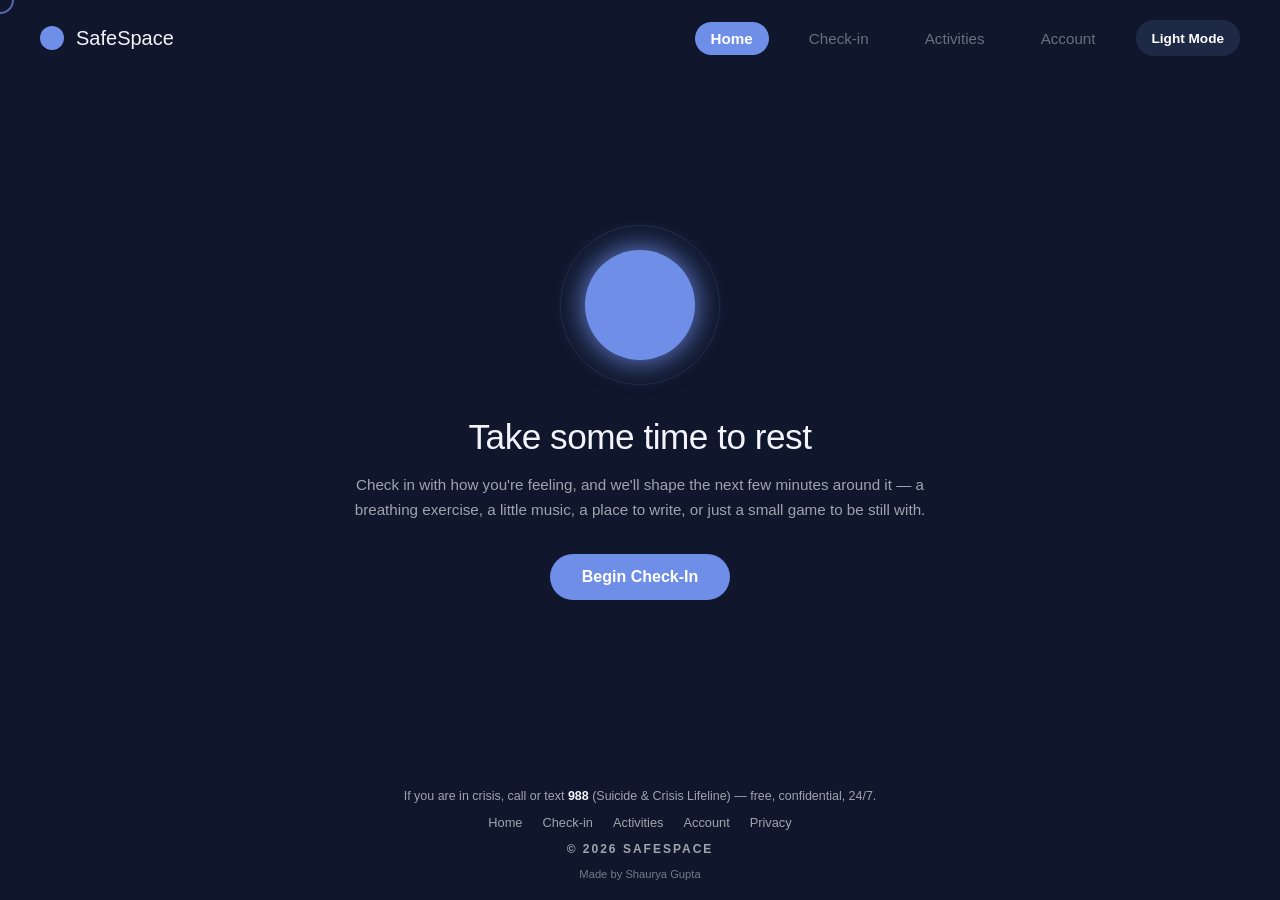
==== commit 55d27ed5: "rewind of rewind" ====
--- a/index.html
+++ b/index.html
@@ -26,6 +26,8 @@
   <link rel="icon" type="image/png" sizes="32x32" href="images/favicon-32.png">
   <link rel="icon" type="image/png" sizes="16x16" href="images/favicon-16.png">
   <link rel="apple-touch-icon" href="images/apple-touch-icon.png">
+  <link rel="manifest" href="site.webmanifest">
+  <meta name="theme-color" content="#10162b">
   <link rel="stylesheet" href="style.css">
 </head>
 <body>
@@ -87,11 +89,13 @@
 
   <!-- Footer -->
   <footer class="footer">
+    <p class="footer-crisis">If you are in crisis, call or text <strong>988</strong> (Suicide &amp; Crisis Lifeline) &mdash; free, confidential, 24/7.</p>
     <nav class="footer-links">
       <a href="index.html">Home</a>
       <a href="check-in.html">Check-in</a>
       <a href="activities.html">Activities</a>
       <a href="account.html">Account</a>
+      <a href="privacy.html">Privacy</a>
     </nav>
     <p class="footer-copy">&copy; <span id="footerYear">2026</span> SAFESPACE</p>
     <p class="footer-credit">Made by Shaurya Gupta</p>
--- a/style.css
+++ b/style.css
@@ -374,6 +374,17 @@
   opacity: 0.7;
 }
 
+.footer-crisis {
+  font-size: 0.78rem;
+  color: var(--text-muted);
+  text-align: center;
+  max-width: 480px;
+}
+
+.footer-crisis strong {
+  color: var(--text-main);
+}
+
 /* ==========================================================
    Check-In Page Styles
    ========================================================== */
@@ -478,6 +489,22 @@
 .activity-header {
   margin-bottom: 32px;
   text-align: center;
+}
+
+.crisis-note {
+  margin-top: 16px;
+  padding: 12px 20px;
+  background-color: var(--surface-color);
+  border-radius: 14px;
+  font-size: 0.85rem;
+  color: var(--text-muted);
+  max-width: 480px;
+  margin-left: auto;
+  margin-right: auto;
+}
+
+.crisis-note strong {
+  color: var(--text-main);
 }
 
 .activities-grid {
@@ -883,6 +910,105 @@
   white-space: pre-wrap;
 }
 
+.journal-history-actions {
+  display: flex;
+  gap: 16px;
+  margin-top: 12px;
+}
+
+.journal-history-actions .skip-btn {
+  margin-top: 0;
+}
+
+/* Edit form, swapped in for .journal-view when "Edit" is clicked. */
+.journal-edit-form {
+  display: flex;
+  flex-direction: column;
+  gap: 12px;
+}
+
+.journal-edit-form input,
+.journal-edit-form select,
+.journal-edit-form textarea {
+  background-color: var(--bg-color);
+  color: var(--text-main);
+  border: 1px solid var(--accent-color);
+  border-radius: 12px;
+  padding: 10px 12px;
+  font: inherit;
+  width: 100%;
+}
+
+.journal-edit-form textarea {
+  resize: vertical;
+  min-height: 80px;
+}
+
+.journal-edit-actions {
+  display: flex;
+  align-items: center;
+  gap: 16px;
+}
+
+.journal-edit-actions .skip-btn {
+  margin-top: 0;
+}
+
+/* Mood breakdown (journal-history.html) — a small "count per mood"
+   summary. Identity is carried entirely by the mood icon (the same
+   ones used on the check-in page and next to each entry above), never
+   by bar color, so every bar is just the site's accent color at a
+   different length — no separate categorical palette needed. */
+.mood-breakdown {
+  display: flex;
+  flex-direction: column;
+  gap: 10px;
+  margin-bottom: 24px;
+  padding: 20px;
+  background-color: var(--bg-color);
+  border-radius: 20px;
+}
+
+.mood-breakdown-row {
+  display: grid;
+  grid-template-columns: 22px 70px 1fr 20px;
+  align-items: center;
+  gap: 12px;
+}
+
+.mood-breakdown-icon {
+  width: 22px;
+  height: 22px;
+  object-fit: contain;
+}
+
+.mood-breakdown-label {
+  font-size: 0.85rem;
+  color: var(--text-muted);
+  text-align: left;
+}
+
+.mood-breakdown-track {
+  height: 10px;
+  background-color: var(--surface-color);
+  border-radius: 6px;
+  overflow: hidden;
+}
+
+.mood-breakdown-fill {
+  height: 100%;
+  min-width: 4px;
+  background-color: var(--accent-color);
+  border-radius: 6px;
+  transition: width 0.3s ease;
+}
+
+.mood-breakdown-count {
+  font-size: 0.85rem;
+  font-weight: 600;
+  text-align: right;
+}
+
 #returnActivitiesBtn {
   margin-top: 24px;
   width: 100%;
@@ -933,6 +1059,42 @@
 
 .error-container {
   max-width: 480px;
+}
+
+/* ==========================================================
+   Privacy Policy Page
+   ========================================================== */
+
+.policy-page {
+  max-width: 680px;
+  gap: 4px;
+}
+
+.policy-section {
+  width: 100%;
+  text-align: left;
+  margin-top: 28px;
+}
+
+.policy-section h2 {
+  font-size: 1.15rem;
+  font-weight: 600;
+  margin-bottom: 10px;
+}
+
+.policy-section p {
+  font-size: 0.92rem;
+  line-height: 1.65;
+  color: var(--text-muted);
+  margin-bottom: 12px;
+}
+
+.policy-section a {
+  color: var(--accent-color);
+}
+
+.policy-page > .primary-btn {
+  margin-top: 32px;
 }
 
 .error-code {
